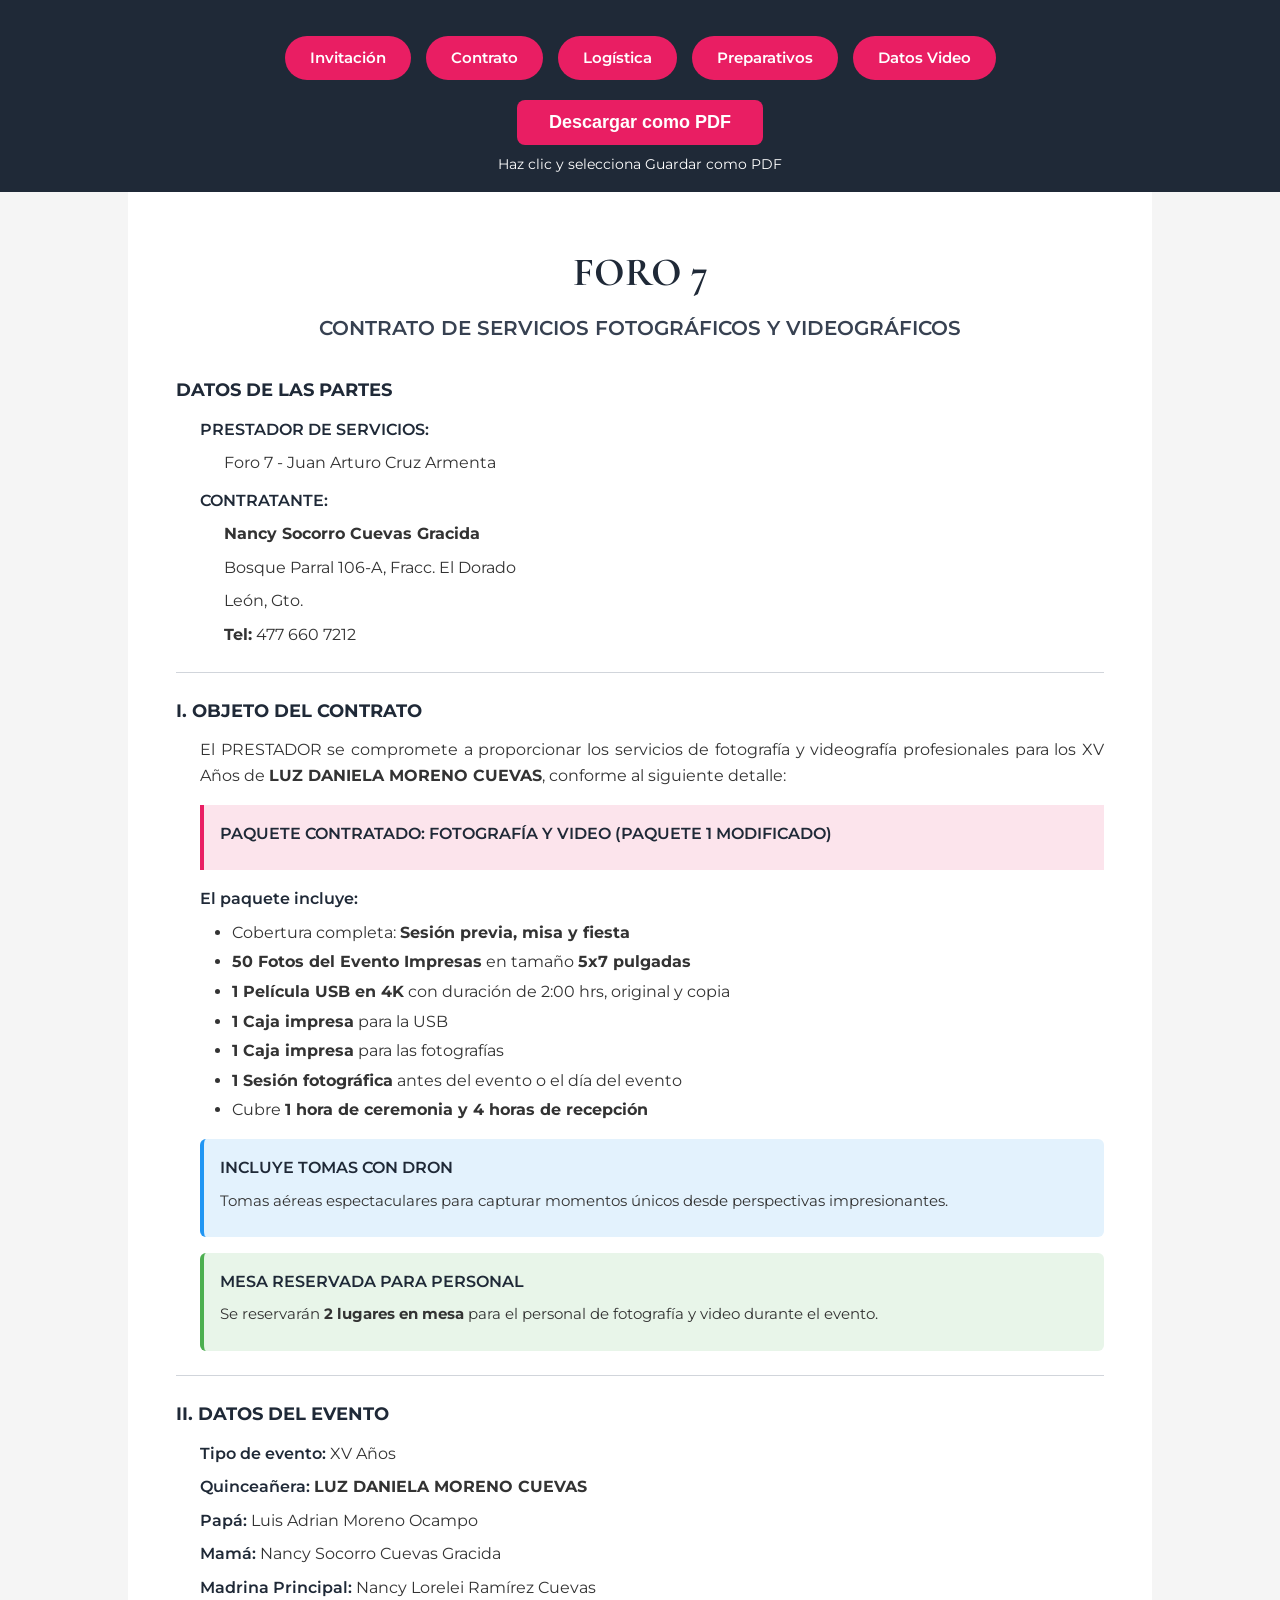
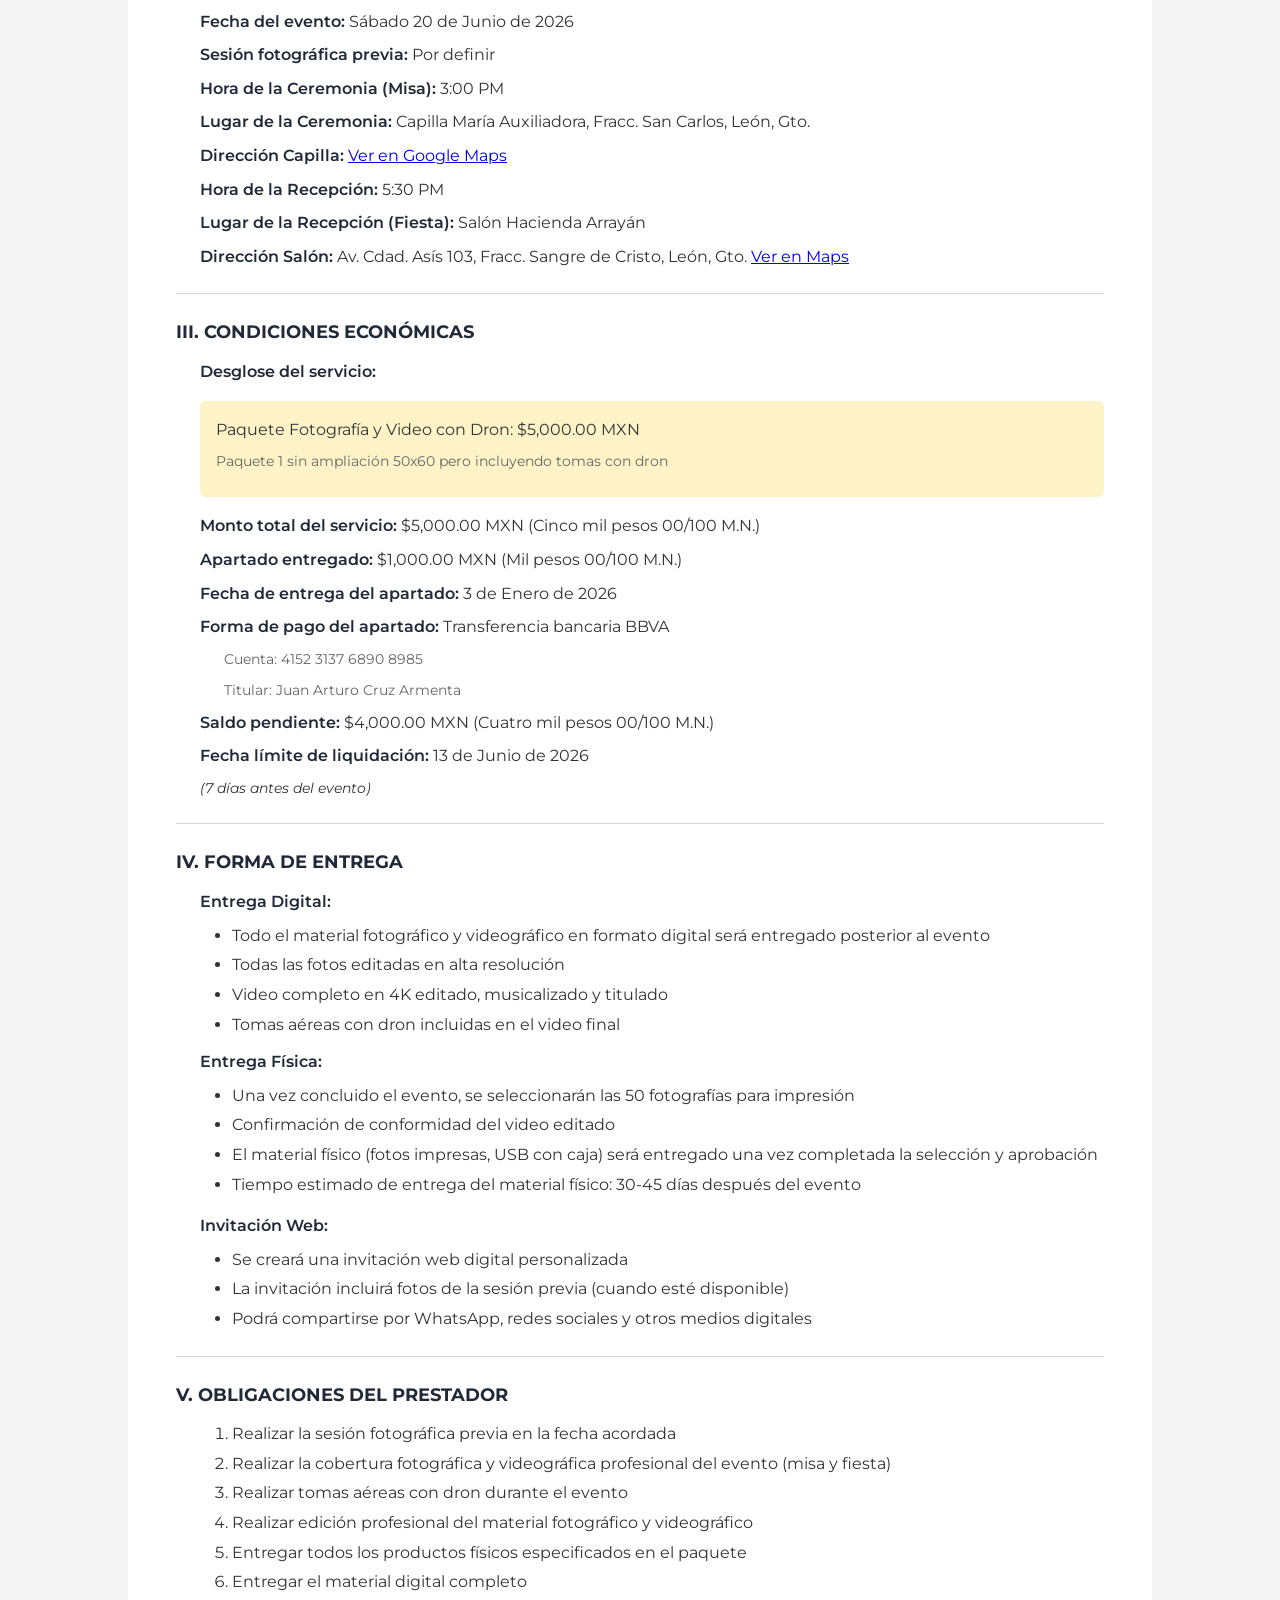
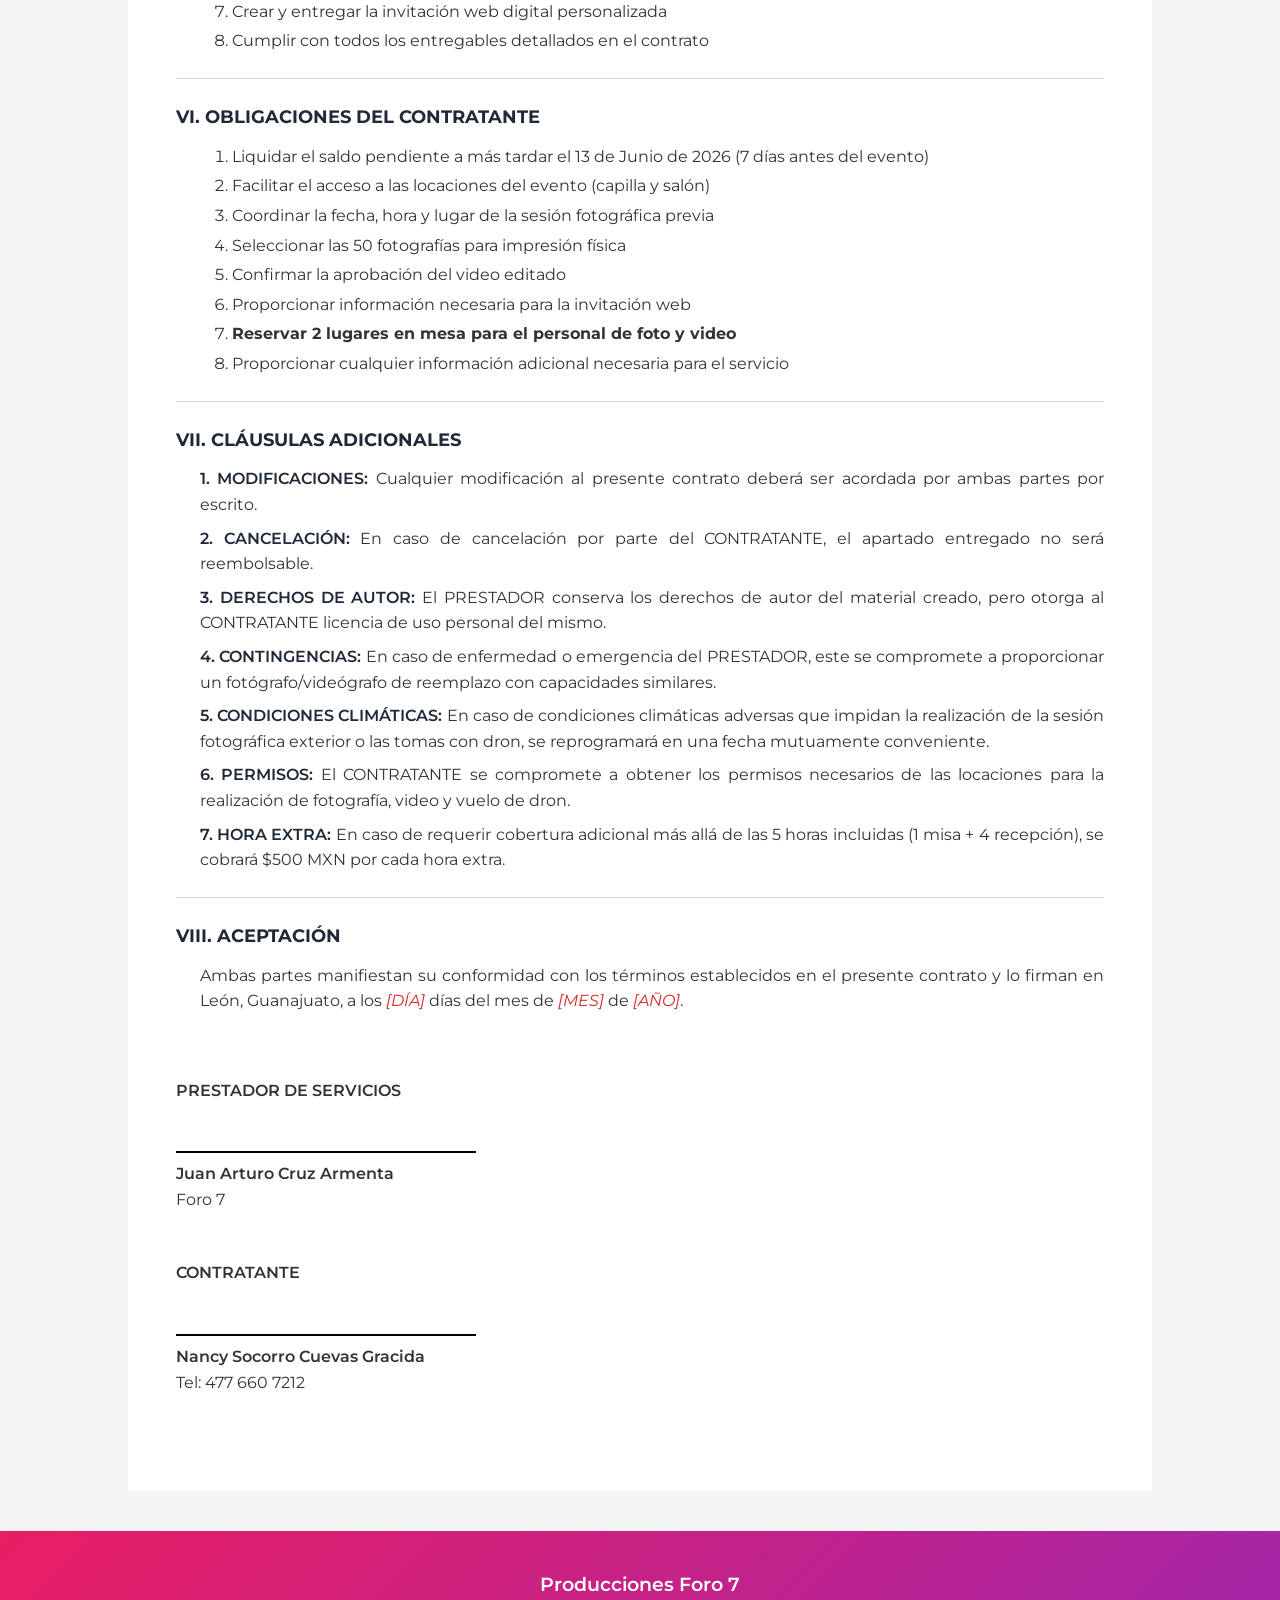
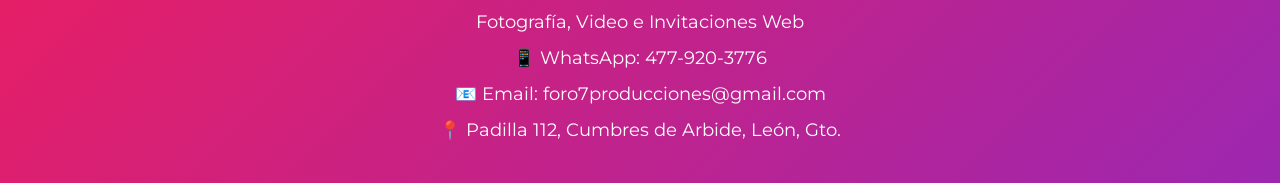
==== contrato.html @ 9a12eec9 "Agrega contador de visitas Supabase Co-Authored-By: Claude Sonnet 4.6 <noreply@anthropic.com>" ====
<!DOCTYPE html>
<html lang="es">
<head>
    <meta charset="UTF-8">
    <meta name="viewport" content="width=device-width, initial-scale=1.0">
    <title>Contrato - XV Años | Foro 7</title>
    <meta name="description" content="Contrato de servicios fotográficos y videográficos - XV Años 20 de Junio 2026">
    <link rel="icon" type="image/svg+xml" href="favicon.svg">
    <link href="https://fonts.googleapis.com/css2?family=Cormorant+Garamond:wght@300;400;600&family=Montserrat:wght@300;400&display=swap" rel="stylesheet">
    <style>
        * {
            margin: 0;
            padding: 0;
            box-sizing: border-box;
        }

        body {
            font-family: 'Montserrat', sans-serif;
            background-color: #f5f5f5;
            color: #333;
            line-height: 1.6;
        }

        .print-header {
            background-color: #1f2937;
            padding: 1rem;
            text-align: center;
        }

        .print-button {
            background-color: #e91e63;
            color: white;
            padding: 0.75rem 2rem;
            border: none;
            border-radius: 0.5rem;
            font-size: 1.125rem;
            font-weight: 600;
            cursor: pointer;
            transition: background-color 0.3s;
        }

        .print-button:hover {
            background-color: #c2185b;
        }

        .print-info {
            color: white;
            margin-top: 0.5rem;
            font-size: 0.875rem;
        }

        .contract-container {
            max-width: 1024px;
            margin: 0 auto;
            background: white;
            padding: 3rem;
        }

        .contract-header {
            text-align: center;
            margin-bottom: 2rem;
        }

        .contract-title {
            font-size: 2.5rem;
            font-weight: bold;
            margin-bottom: 0.5rem;
            color: #1f2937;
            font-family: 'Cormorant Garamond', serif;
        }

        .contract-subtitle {
            font-size: 1.25rem;
            font-weight: 600;
            color: #374151;
        }

        .section {
            margin-bottom: 1.5rem;
        }

        .section-title {
            font-size: 1.125rem;
            font-weight: bold;
            margin-bottom: 0.75rem;
            color: #1f2937;
        }

        .section-content {
            margin-left: 1.5rem;
        }

        .section-content p {
            margin-bottom: 0.5rem;
        }

        .section-content ul, .section-content ol {
            margin-left: 2rem;
            margin-bottom: 0.75rem;
        }

        .section-content li {
            margin-bottom: 0.25rem;
        }

        .highlight {
            font-weight: 600;
            color: #1f2937;
        }

        .pending {
            color: #dc2626;
            font-style: italic;
        }

        .divider {
            border: none;
            border-top: 1px solid #d1d5db;
            margin: 1.5rem 0;
        }

        .signatures {
            margin-top: 4rem;
        }

        .signature-section {
            margin-bottom: 3rem;
        }

        .signature-title {
            font-weight: 600;
            margin-bottom: 2rem;
        }

        .text-justify {
            text-align: justify;
        }

        .package-details {
            background-color: #fce4ec;
            padding: 1rem;
            border-left: 4px solid #e91e63;
            margin: 1rem 0;
        }

        .price-breakdown {
            background-color: #fef3c7;
            padding: 1rem;
            border-radius: 0.375rem;
            margin: 1rem 0;
        }

        .special-note {
            background-color: #e8f5e9;
            padding: 1rem;
            border-left: 4px solid #4caf50;
            margin: 1rem 0;
            border-radius: 0.375rem;
        }

        .dron-included {
            background-color: #e3f2fd;
            padding: 1rem;
            border-left: 4px solid #2196f3;
            margin: 1rem 0;
            border-radius: 0.375rem;
        }

        .nav-links {
            display: flex;
            justify-content: center;
            gap: 15px;
            margin: 20px 0;
            flex-wrap: wrap;
        }

        .nav-links a {
            display: inline-block;
            background: #e91e63;
            color: white;
            padding: 10px 25px;
            border-radius: 25px;
            text-decoration: none;
            transition: all 0.3s;
            font-size: 0.95em;
            font-weight: 600;
        }

        .nav-links a:hover {
            background: #c2185b;
            transform: translateY(-2px);
            box-shadow: 0 5px 15px rgba(233, 30, 99, 0.3);
        }

        @media print {
            .print-header {
                display: none !important;
            }

            .nav-links {
                display: none !important;
            }

            body {
                margin: 0;
                padding: 0;
                background: white;
            }

            .contract-container {
                padding: 2rem;
                box-shadow: none;
            }

            @page {
                margin: 2cm;
            }

            .section {
                break-inside: avoid;
            }

            .signatures {
                page-break-before: auto;
            }
        }

        @media (max-width: 768px) {
            .contract-container {
                padding: 1.5rem;
            }

            .contract-title {
                font-size: 2rem;
            }
        }

        .footer {
            background: linear-gradient(135deg, #e91e63 0%, #9c27b0 100%);
            color: white;
            text-align: center;
            padding: 30px 20px;
            margin-top: 40px;
        }

        .footer p {
            margin: 8px 0;
            font-size: 1.1rem;
        }

        .footer .company-name {
            font-weight: 600;
            font-size: 1.2rem;
        }
    </style>
</head>
<body>
    <div class="print-header">
        <div class="nav-links">
            <a href="index.html">Invitación</a>
            <a href="contrato.html">Contrato</a>
            <a href="logistica.html">Logística</a>
            <a href="preparativos.html">Preparativos</a>
            <a href="datos-edicion.html">Datos Video</a>
        </div>
        <button class="print-button" onclick="window.print()">
            Descargar como PDF
        </button>
        <p class="print-info">
            Haz clic y selecciona Guardar como PDF
        </p>
    </div>

    <div class="contract-container">
        <div class="contract-header">
            <h1 class="contract-title">FORO 7</h1>
            <h2 class="contract-subtitle">CONTRATO DE SERVICIOS FOTOGRÁFICOS Y VIDEOGRÁFICOS</h2>
        </div>

        <div class="section">
            <h3 class="section-title">DATOS DE LAS PARTES</h3>
            <div class="section-content">
                <p><span class="highlight">PRESTADOR DE SERVICIOS:</span></p>
                <p style="margin-left: 1.5rem; margin-bottom: 0.75rem;">Foro 7 - Juan Arturo Cruz Armenta</p>
                <p><span class="highlight">CONTRATANTE:</span></p>
                <p style="margin-left: 1.5rem;"><strong>Nancy Socorro Cuevas Gracida</strong></p>
                <p style="margin-left: 1.5rem;">Bosque Parral 106-A, Fracc. El Dorado</p>
                <p style="margin-left: 1.5rem;">León, Gto.</p>
                <p style="margin-left: 1.5rem;"><strong>Tel:</strong> 477 660 7212</p>
            </div>
        </div>

        <hr class="divider">

        <div class="section">
            <h3 class="section-title">I. OBJETO DEL CONTRATO</h3>
            <div class="section-content">
                <p class="text-justify">
                    El PRESTADOR se compromete a proporcionar los servicios de fotografía y videografía profesionales para los XV Años de <strong>LUZ DANIELA MORENO CUEVAS</strong>, conforme al siguiente detalle:
                </p>

                <div class="package-details">
                    <p class="highlight">PAQUETE CONTRATADO: FOTOGRAFÍA Y VIDEO (PAQUETE 1 MODIFICADO)</p>
                </div>

                <p class="highlight" style="margin-top: 1rem; margin-bottom: 0.5rem;">El paquete incluye:</p>
                <ul>
                    <li>Cobertura completa: <strong>Sesión previa, misa y fiesta</strong></li>
                    <li><strong>50 Fotos del Evento Impresas</strong> en tamaño <strong>5x7 pulgadas</strong></li>
                    <li><strong>1 Película USB en 4K</strong> con duración de 2:00 hrs, original y copia</li>
                    <li><strong>1 Caja impresa</strong> para la USB</li>
                    <li><strong>1 Caja impresa</strong> para las fotografías</li>
                    <li><strong>1 Sesión fotográfica</strong> antes del evento o el día del evento</li>
                    <li>Cubre <strong>1 hora de ceremonia y 4 horas de recepción</strong></li>
                </ul>

                <div class="dron-included">
                    <p class="highlight">INCLUYE TOMAS CON DRON</p>
                    <p style="font-size: 0.95em; margin-top: 0.5rem;">Tomas aéreas espectaculares para capturar momentos únicos desde perspectivas impresionantes.</p>
                </div>

                <div class="special-note">
                    <p class="highlight">MESA RESERVADA PARA PERSONAL</p>
                    <p style="font-size: 0.95em; margin-top: 0.5rem;">Se reservarán <strong>2 lugares en mesa</strong> para el personal de fotografía y video durante el evento.</p>
                </div>
            </div>
        </div>

        <hr class="divider">

        <div class="section">
            <h3 class="section-title">II. DATOS DEL EVENTO</h3>
            <div class="section-content">
                <p><span class="highlight">Tipo de evento:</span> XV Años</p>
                <p><span class="highlight">Quinceañera:</span> <strong>LUZ DANIELA MORENO CUEVAS</strong></p>
                <p><span class="highlight">Papá:</span> Luis Adrian Moreno Ocampo</p>
                <p><span class="highlight">Mamá:</span> Nancy Socorro Cuevas Gracida</p>
                <p><span class="highlight">Madrina Principal:</span> Nancy Lorelei Ramírez Cuevas</p>
                <p><span class="highlight">Fecha del evento:</span> Sábado 20 de Junio de 2026</p>
                <p><span class="highlight">Sesión fotográfica previa:</span> Por definir</p>
                <p><span class="highlight">Hora de la Ceremonia (Misa):</span> 3:00 PM</p>
                <p><span class="highlight">Lugar de la Ceremonia:</span> Capilla María Auxiliadora, Fracc. San Carlos, León, Gto.</p>
                <p><span class="highlight">Dirección Capilla:</span> <a href="https://maps.app.goo.gl/hKgvVpBN4P5H3VWU8" target="_blank">Ver en Google Maps</a></p>
                <p><span class="highlight">Hora de la Recepción:</span> 5:30 PM</p>
                <p><span class="highlight">Lugar de la Recepción (Fiesta):</span> Salón Hacienda Arrayán</p>
                <p><span class="highlight">Dirección Salón:</span> Av. Cdad. Asís 103, Fracc. Sangre de Cristo, León, Gto. <a href="https://maps.app.goo.gl/dyuScq2cbaypZGyo8" target="_blank">Ver en Maps</a></p>
            </div>
        </div>

        <hr class="divider">

        <div class="section">
            <h3 class="section-title">III. CONDICIONES ECONÓMICAS</h3>
            <div class="section-content">
                <p class="highlight" style="margin-bottom: 0.5rem;">Desglose del servicio:</p>
                <div class="price-breakdown">
                    <p>Paquete Fotografía y Video con Dron: $5,000.00 MXN</p>
                    <p style="font-size: 0.9em; color: #666; margin-top: 5px;">Paquete 1 sin ampliación 50x60 pero incluyendo tomas con dron</p>
                </div>

                <p><span class="highlight">Monto total del servicio:</span> $5,000.00 MXN (Cinco mil pesos 00/100 M.N.)</p>
                <p><span class="highlight">Apartado entregado:</span> $1,000.00 MXN (Mil pesos 00/100 M.N.)</p>
                <p><span class="highlight">Fecha de entrega del apartado:</span> 3 de Enero de 2026</p>
                <p><span class="highlight">Forma de pago del apartado:</span> Transferencia bancaria BBVA</p>
                <p style="margin-left: 1.5rem; font-size: 0.9em; color: #666;">Cuenta: 4152 3137 6890 8985</p>
                <p style="margin-left: 1.5rem; font-size: 0.9em; color: #666;">Titular: Juan Arturo Cruz Armenta</p>
                <p><span class="highlight">Saldo pendiente:</span> $4,000.00 MXN (Cuatro mil pesos 00/100 M.N.)</p>
                <p style="margin-top: 0.5rem;"><span class="highlight">Fecha límite de liquidación:</span> 13 de Junio de 2026</p>
                <p style="font-style: italic; font-size: 0.875rem;">(7 días antes del evento)</p>
            </div>
        </div>

        <hr class="divider">

        <div class="section">
            <h3 class="section-title">IV. FORMA DE ENTREGA</h3>
            <div class="section-content">
                <p class="highlight" style="margin-bottom: 0.5rem;">Entrega Digital:</p>
                <ul style="margin-bottom: 0.75rem;">
                    <li>Todo el material fotográfico y videográfico en formato digital será entregado posterior al evento</li>
                    <li>Todas las fotos editadas en alta resolución</li>
                    <li>Video completo en 4K editado, musicalizado y titulado</li>
                    <li>Tomas aéreas con dron incluidas en el video final</li>
                </ul>

                <p class="highlight" style="margin-bottom: 0.5rem;">Entrega Física:</p>
                <ul>
                    <li>Una vez concluido el evento, se seleccionarán las 50 fotografías para impresión</li>
                    <li>Confirmación de conformidad del video editado</li>
                    <li>El material físico (fotos impresas, USB con caja) será entregado una vez completada la selección y aprobación</li>
                    <li>Tiempo estimado de entrega del material físico: 30-45 días después del evento</li>
                </ul>

                <p class="highlight" style="margin-top: 1rem; margin-bottom: 0.5rem;">Invitación Web:</p>
                <ul>
                    <li>Se creará una invitación web digital personalizada</li>
                    <li>La invitación incluirá fotos de la sesión previa (cuando esté disponible)</li>
                    <li>Podrá compartirse por WhatsApp, redes sociales y otros medios digitales</li>
                </ul>
            </div>
        </div>

        <hr class="divider">

        <div class="section">
            <h3 class="section-title">V. OBLIGACIONES DEL PRESTADOR</h3>
            <div class="section-content">
                <ol>
                    <li>Realizar la sesión fotográfica previa en la fecha acordada</li>
                    <li>Realizar la cobertura fotográfica y videográfica profesional del evento (misa y fiesta)</li>
                    <li>Realizar tomas aéreas con dron durante el evento</li>
                    <li>Realizar edición profesional del material fotográfico y videográfico</li>
                    <li>Entregar todos los productos físicos especificados en el paquete</li>
                    <li>Entregar el material digital completo</li>
                    <li>Crear y entregar la invitación web digital personalizada</li>
                    <li>Cumplir con todos los entregables detallados en el contrato</li>
                </ol>
            </div>
        </div>

        <hr class="divider">

        <div class="section">
            <h3 class="section-title">VI. OBLIGACIONES DEL CONTRATANTE</h3>
            <div class="section-content">
                <ol>
                    <li>Liquidar el saldo pendiente a más tardar el 13 de Junio de 2026 (7 días antes del evento)</li>
                    <li>Facilitar el acceso a las locaciones del evento (capilla y salón)</li>
                    <li>Coordinar la fecha, hora y lugar de la sesión fotográfica previa</li>
                    <li>Seleccionar las 50 fotografías para impresión física</li>
                    <li>Confirmar la aprobación del video editado</li>
                    <li>Proporcionar información necesaria para la invitación web</li>
                    <li><strong>Reservar 2 lugares en mesa para el personal de foto y video</strong></li>
                    <li>Proporcionar cualquier información adicional necesaria para el servicio</li>
                </ol>
            </div>
        </div>

        <hr class="divider">

        <div class="section">
            <h3 class="section-title">VII. CLÁUSULAS ADICIONALES</h3>
            <div class="section-content">
                <p class="text-justify" style="margin-bottom: 0.5rem;">
                    <span class="highlight">1. MODIFICACIONES:</span> Cualquier modificación al presente contrato deberá ser acordada por ambas partes por escrito.
                </p>

                <p class="text-justify" style="margin-bottom: 0.5rem;">
                    <span class="highlight">2. CANCELACIÓN:</span> En caso de cancelación por parte del CONTRATANTE, el apartado entregado no será reembolsable.
                </p>

                <p class="text-justify" style="margin-bottom: 0.5rem;">
                    <span class="highlight">3. DERECHOS DE AUTOR:</span> El PRESTADOR conserva los derechos de autor del material creado, pero otorga al CONTRATANTE licencia de uso personal del mismo.
                </p>

                <p class="text-justify" style="margin-bottom: 0.5rem;">
                    <span class="highlight">4. CONTINGENCIAS:</span> En caso de enfermedad o emergencia del PRESTADOR, este se compromete a proporcionar un fotógrafo/videógrafo de reemplazo con capacidades similares.
                </p>

                <p class="text-justify" style="margin-bottom: 0.5rem;">
                    <span class="highlight">5. CONDICIONES CLIMÁTICAS:</span> En caso de condiciones climáticas adversas que impidan la realización de la sesión fotográfica exterior o las tomas con dron, se reprogramará en una fecha mutuamente conveniente.
                </p>

                <p class="text-justify" style="margin-bottom: 0.5rem;">
                    <span class="highlight">6. PERMISOS:</span> El CONTRATANTE se compromete a obtener los permisos necesarios de las locaciones para la realización de fotografía, video y vuelo de dron.
                </p>

                <p class="text-justify" style="margin-bottom: 0.5rem;">
                    <span class="highlight">7. HORA EXTRA:</span> En caso de requerir cobertura adicional más allá de las 5 horas incluidas (1 misa + 4 recepción), se cobrará $500 MXN por cada hora extra.
                </p>
            </div>
        </div>

        <hr class="divider">

        <div class="section">
            <h3 class="section-title">VIII. ACEPTACIÓN</h3>
            <div class="section-content">
                <p class="text-justify">
                    Ambas partes manifiestan su conformidad con los términos establecidos en el presente contrato y lo firman en León, Guanajuato, a los <span class="pending">[DÍA]</span> días del mes de <span class="pending">[MES]</span> de <span class="pending">[AÑO]</span>.
                </p>
            </div>
        </div>

        <div class="signatures">
            <div class="signature-section">
                <p class="signature-title">PRESTADOR DE SERVICIOS</p>
                <div style="margin-top: 3rem; border-top: 2px solid #000; padding-top: 0.5rem; max-width: 300px;">
                    <p style="font-weight: 600;">Juan Arturo Cruz Armenta</p>
                    <p>Foro 7</p>
                </div>
            </div>

            <div class="signature-section">
                <p class="signature-title">CONTRATANTE</p>
                <div style="margin-top: 3rem; border-top: 2px solid #000; padding-top: 0.5rem; max-width: 300px;">
                    <p style="font-weight: 600;">Nancy Socorro Cuevas Gracida</p>
                    <p>Tel: 477 660 7212</p>
                </div>
            </div>
        </div>
    </div>

    <div class="footer">
        <p class="company-name">Producciones Foro 7</p>
        <p>Fotografía, Video e Invitaciones Web</p>
        <p>📱 WhatsApp: 477-920-3776</p>
        <p>📧 Email: foro7producciones@gmail.com</p>
        <p>📍 Padilla 112, Cumbres de Arbide, León, Gto.</p>
    </div>
    <script src="visitas.js?v=1"></script>
</body>
</html>
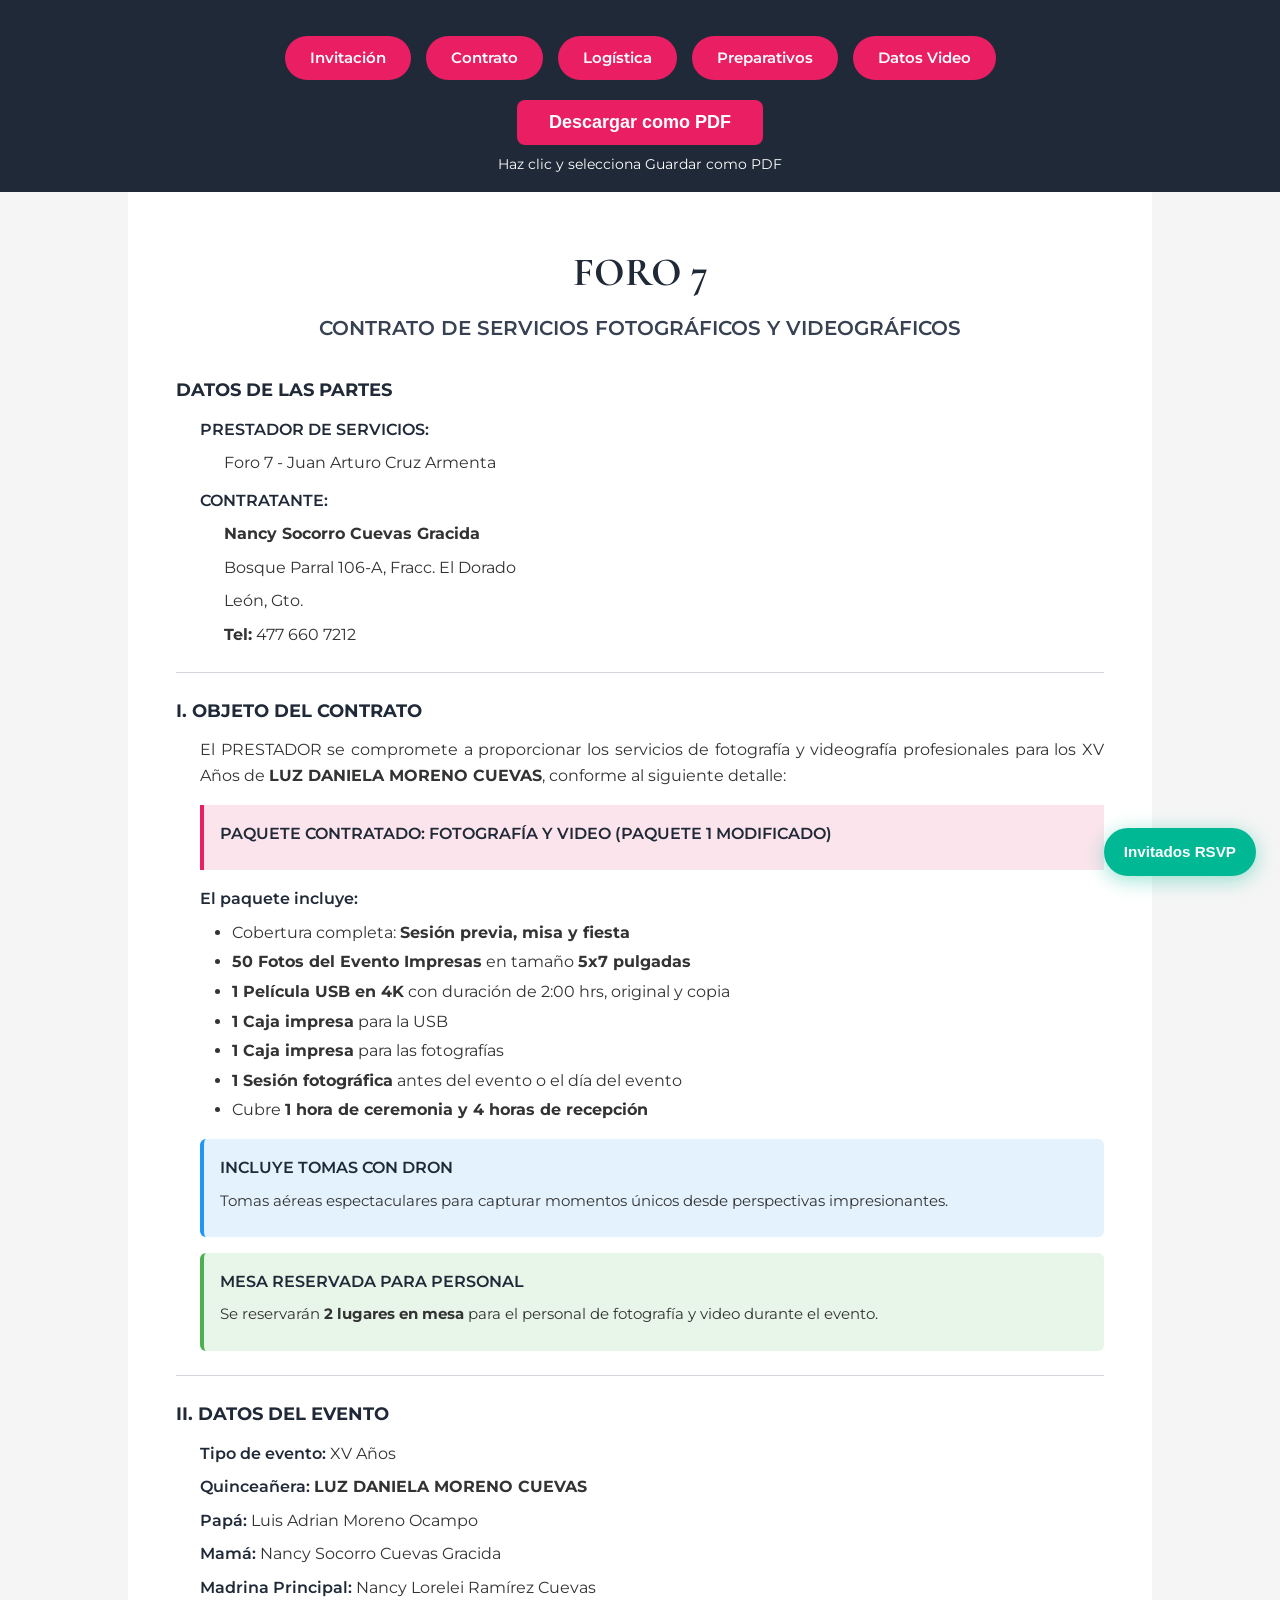
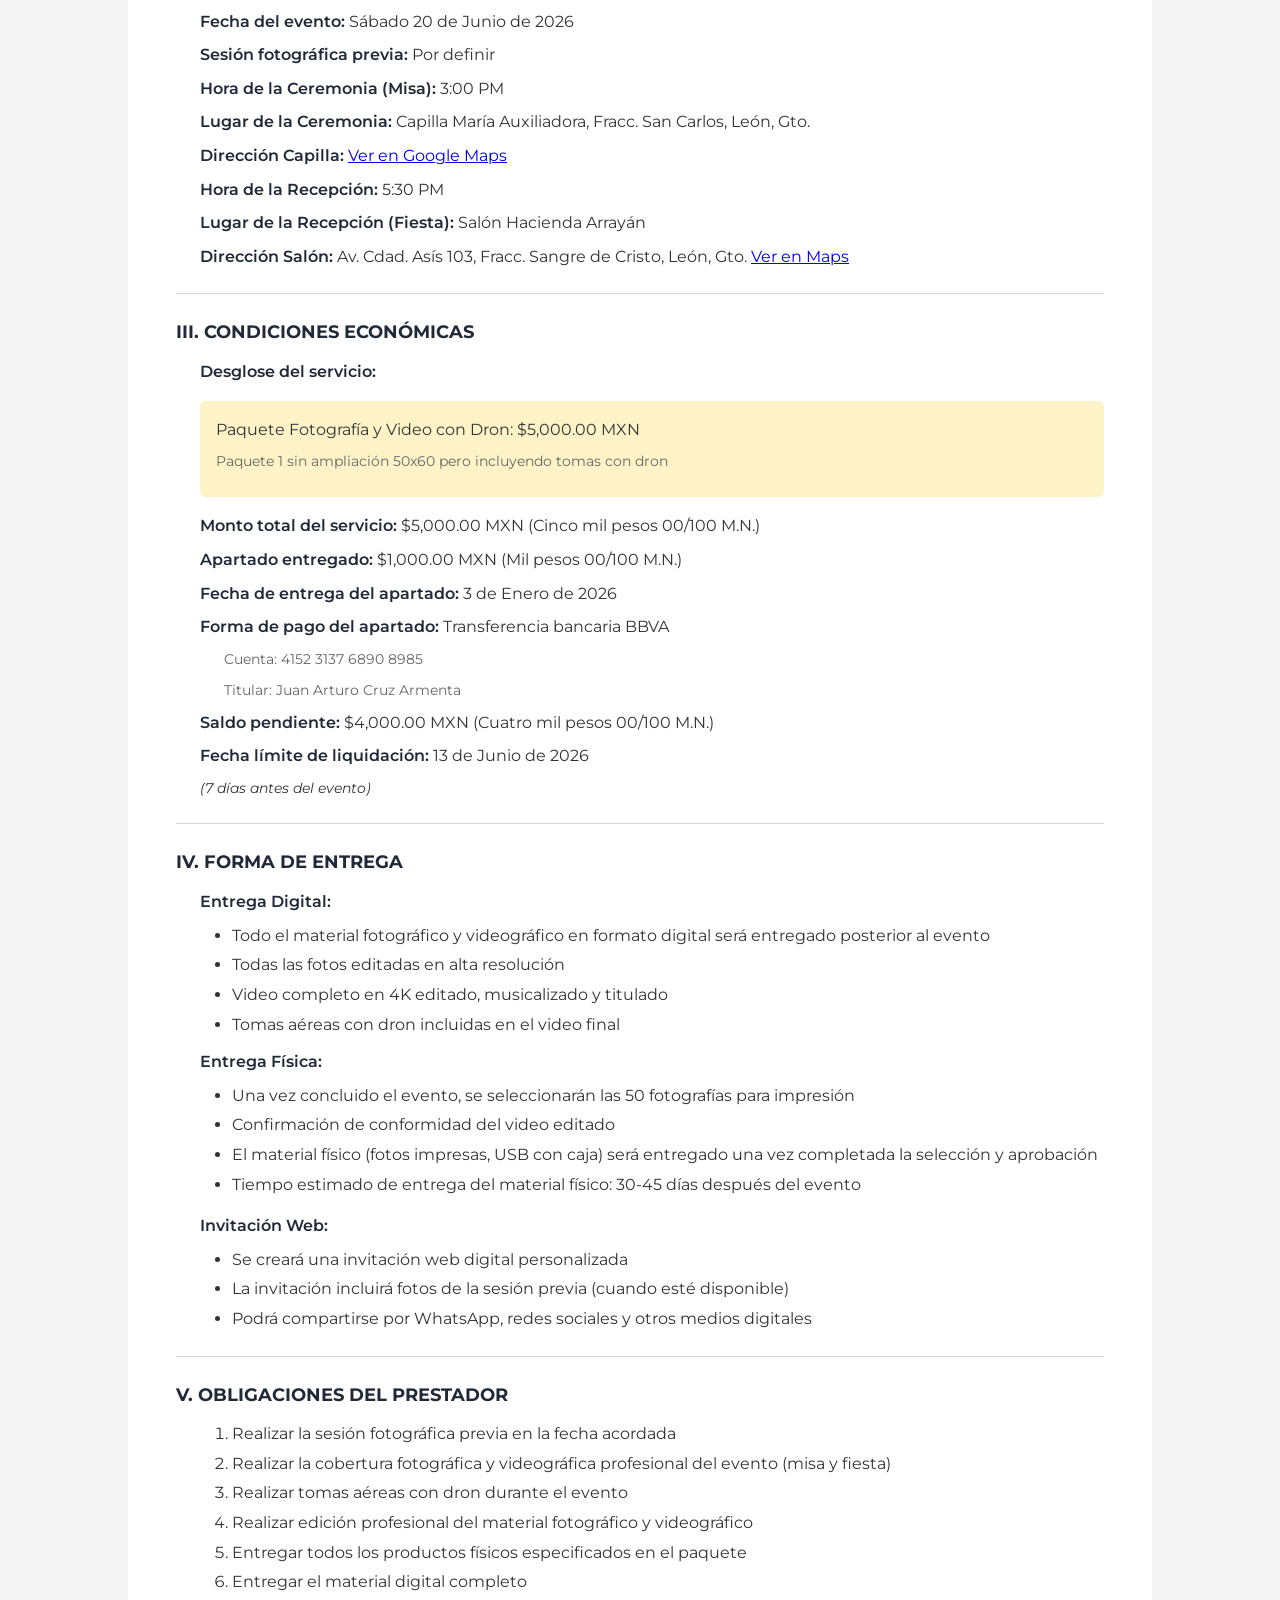
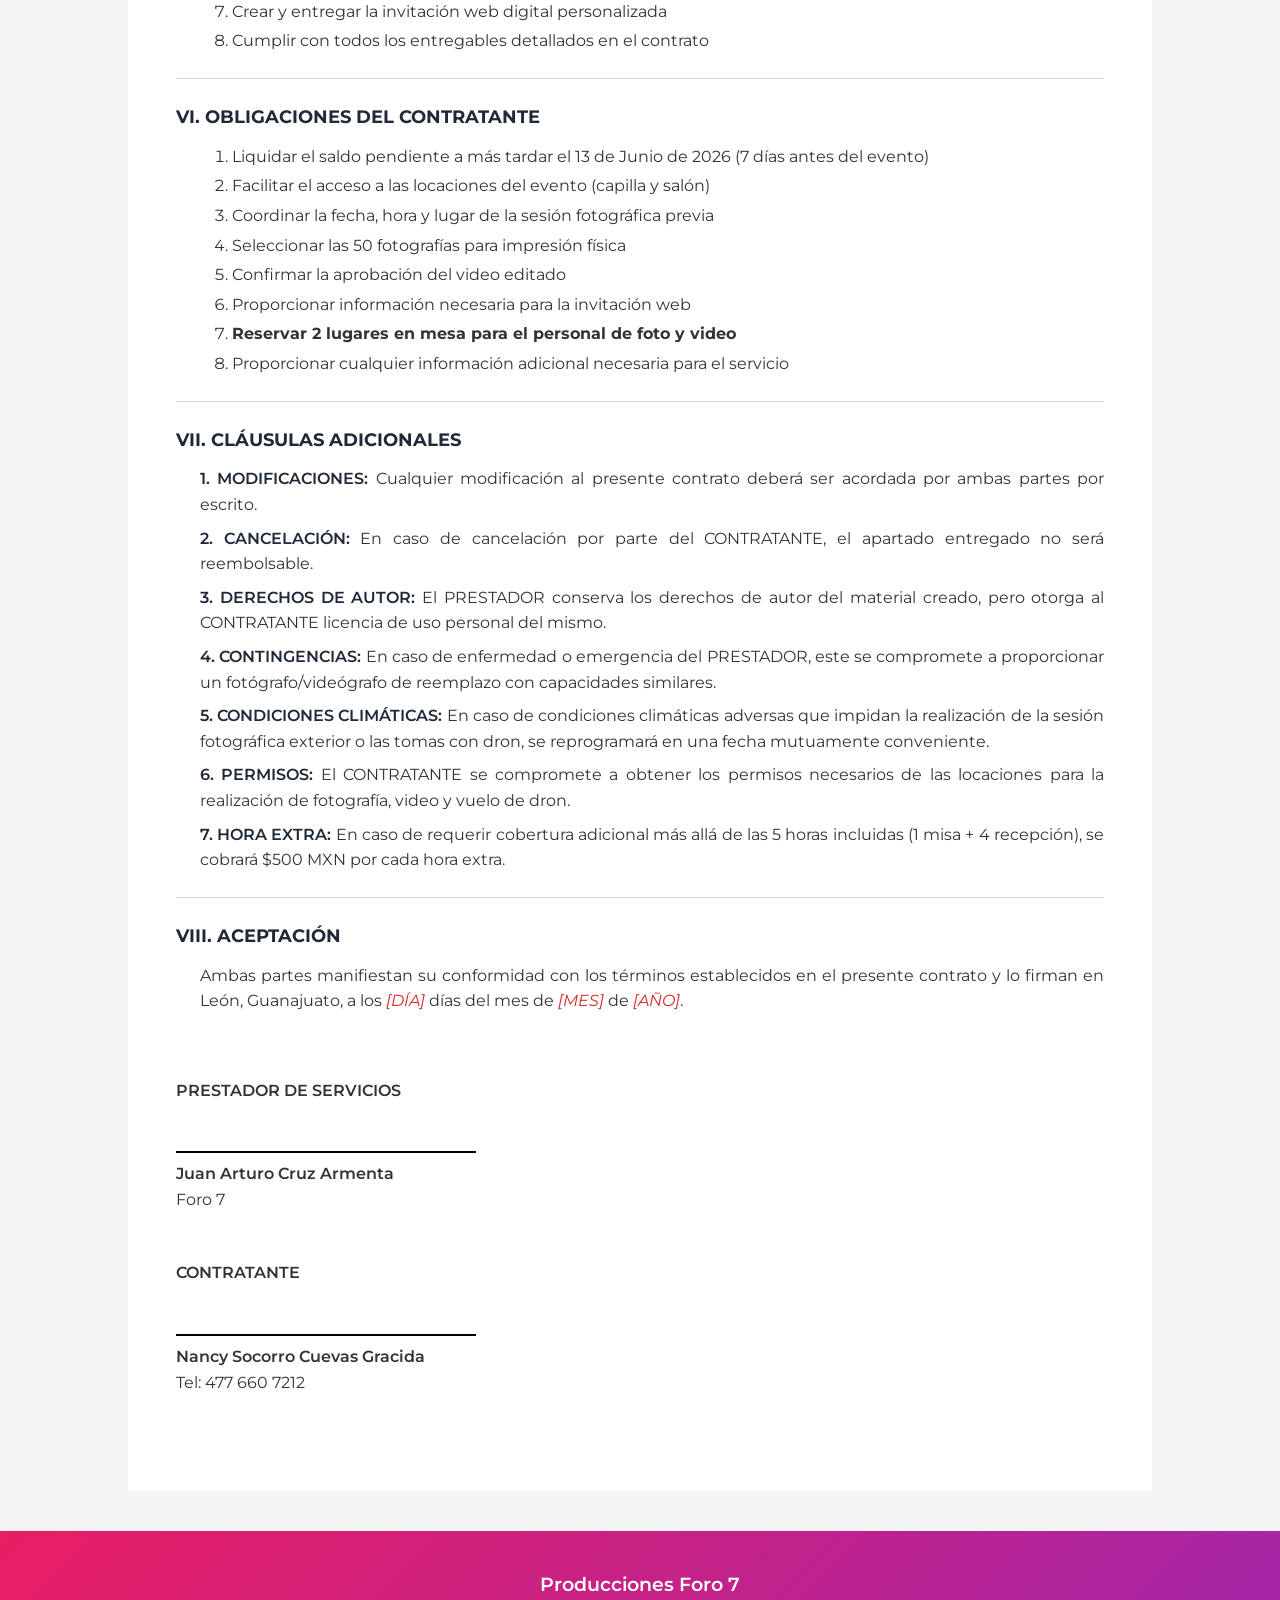
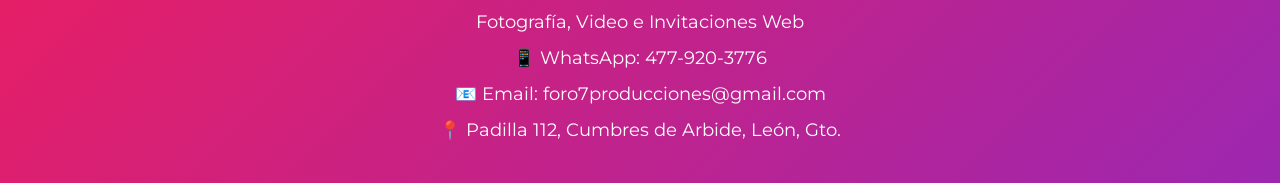
==== commit 172d5b3c: "feat: boton RSVP en contrato.html y rsvp-guest.js en index.html Co-Authored-By: Claude Sonnet 4.6 <n" ====
--- a/contrato.html
+++ b/contrato.html
@@ -509,5 +509,13 @@
         <p>📍 Padilla 112, Cumbres de Arbide, León, Gto.</p>
     </div>
     <script src="visitas.js?v=1"></script>
+
+<!-- RSVP Button -->
+<div id="rsvp-float-btn" style="position:fixed;bottom:24px;right:24px;z-index:9999;">
+    <a href="invitados.html" style="display:flex;align-items:center;gap:8px;background:#00b894;color:#fff;padding:12px 20px;border-radius:50px;font-family:Lato,sans-serif;font-size:.95rem;font-weight:700;text-decoration:none;box-shadow:0 4px 20px rgba(0,184,148,.4);">
+        Invitados RSVP
+    </a>
+</div>
+<style>@media print{#rsvp-float-btn{display:none!important}}</style>
 </body>
 </html>
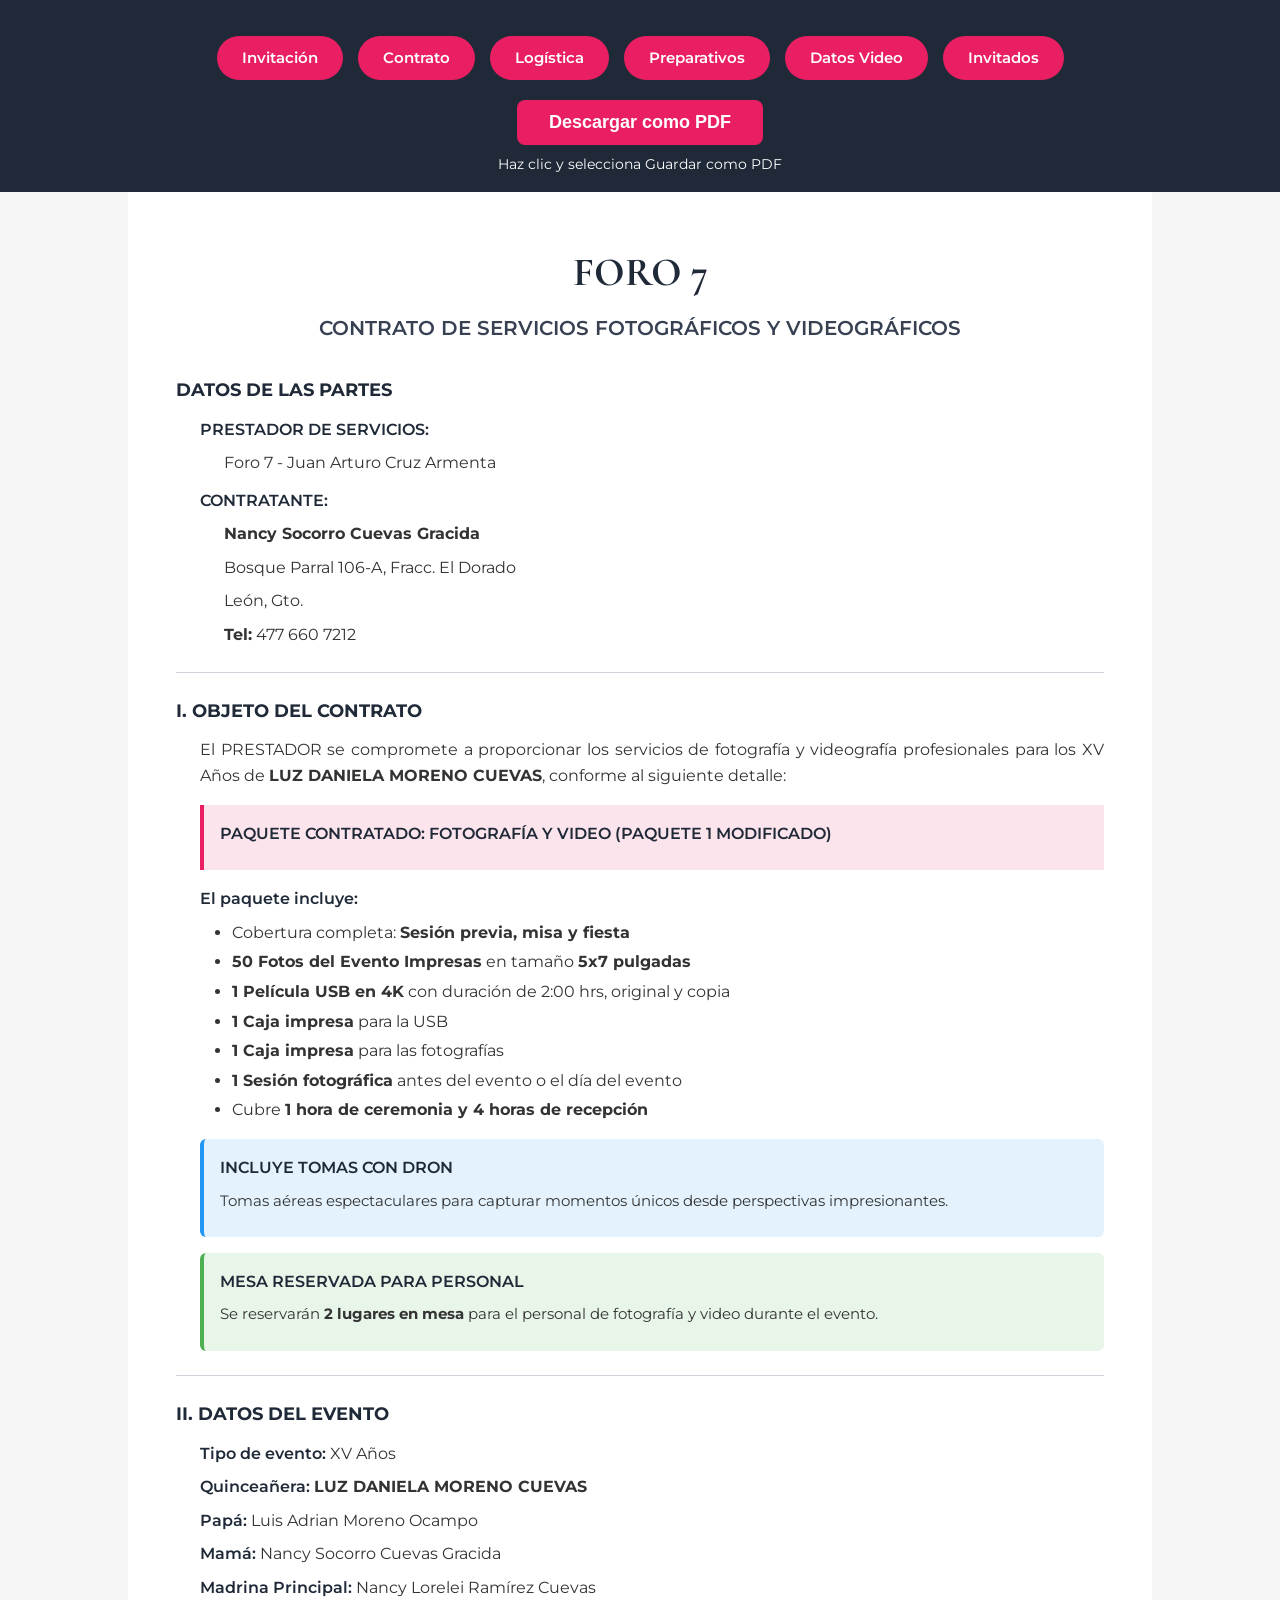
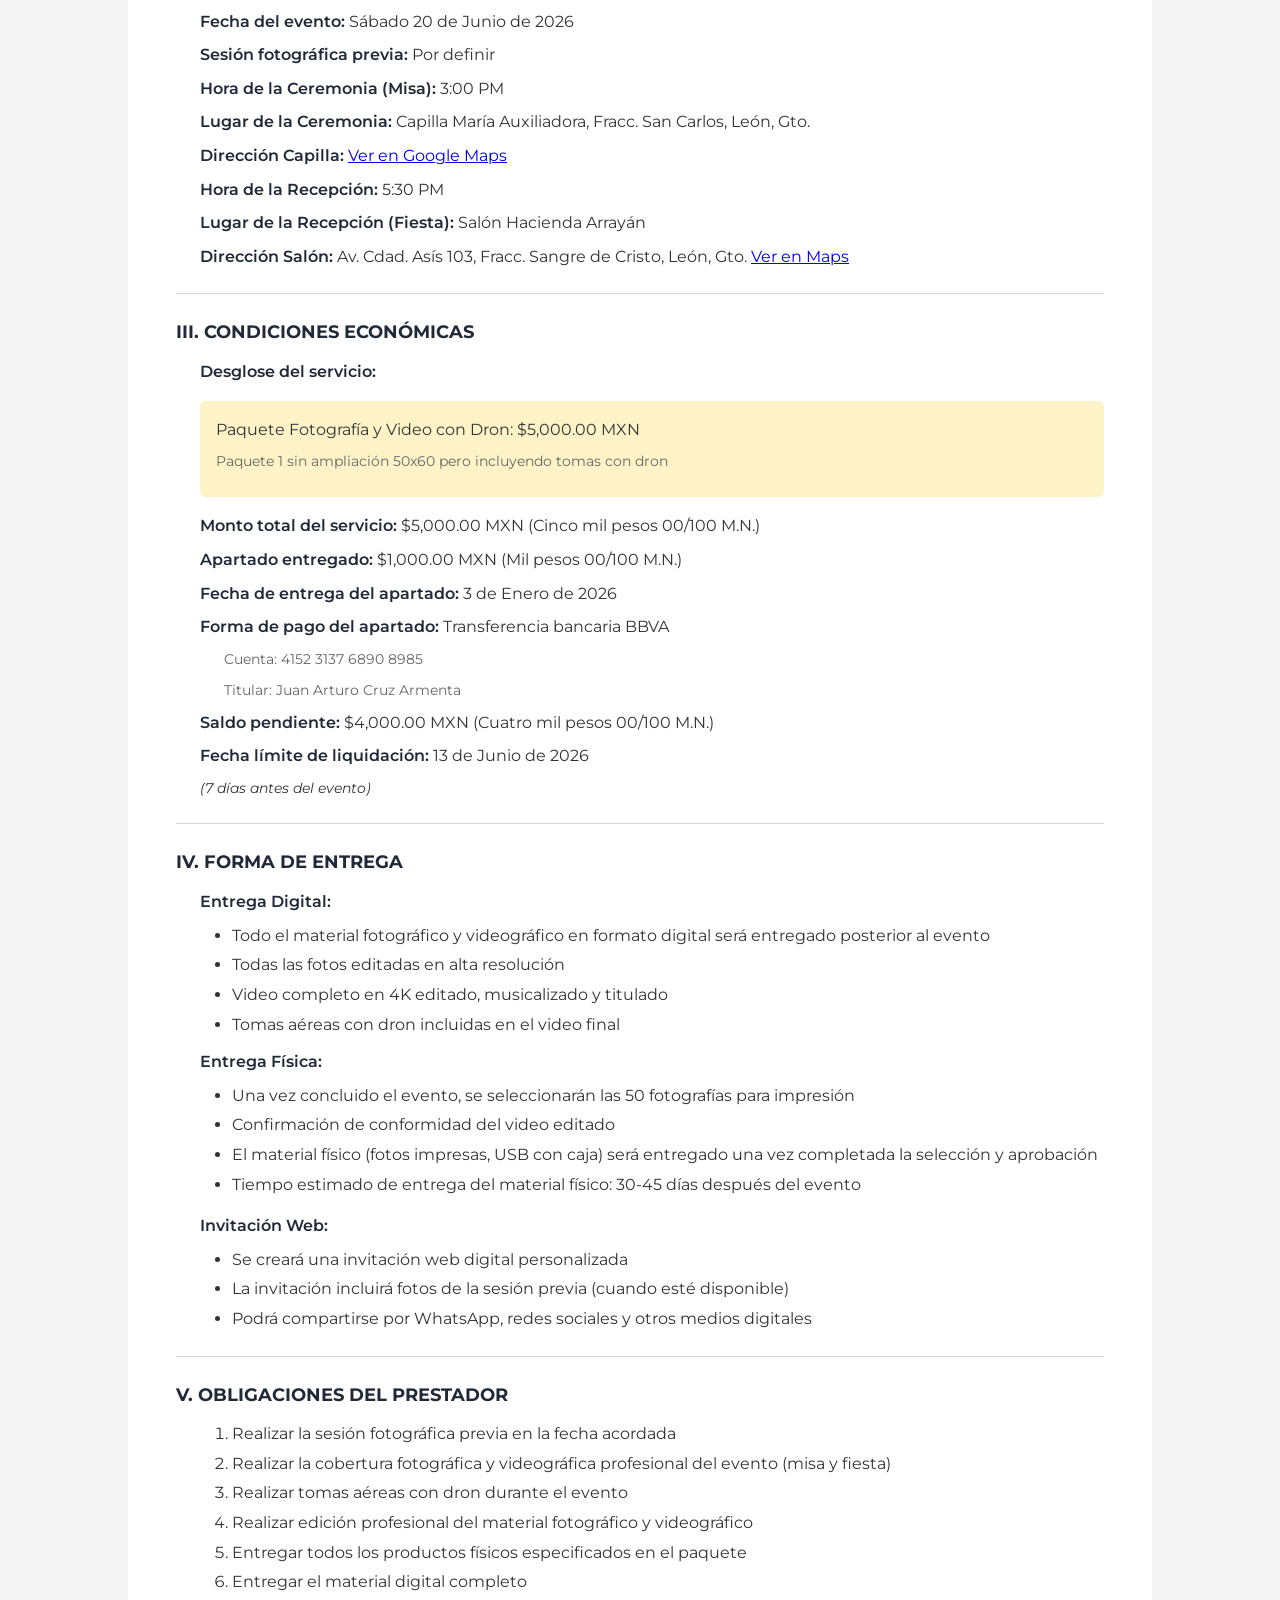
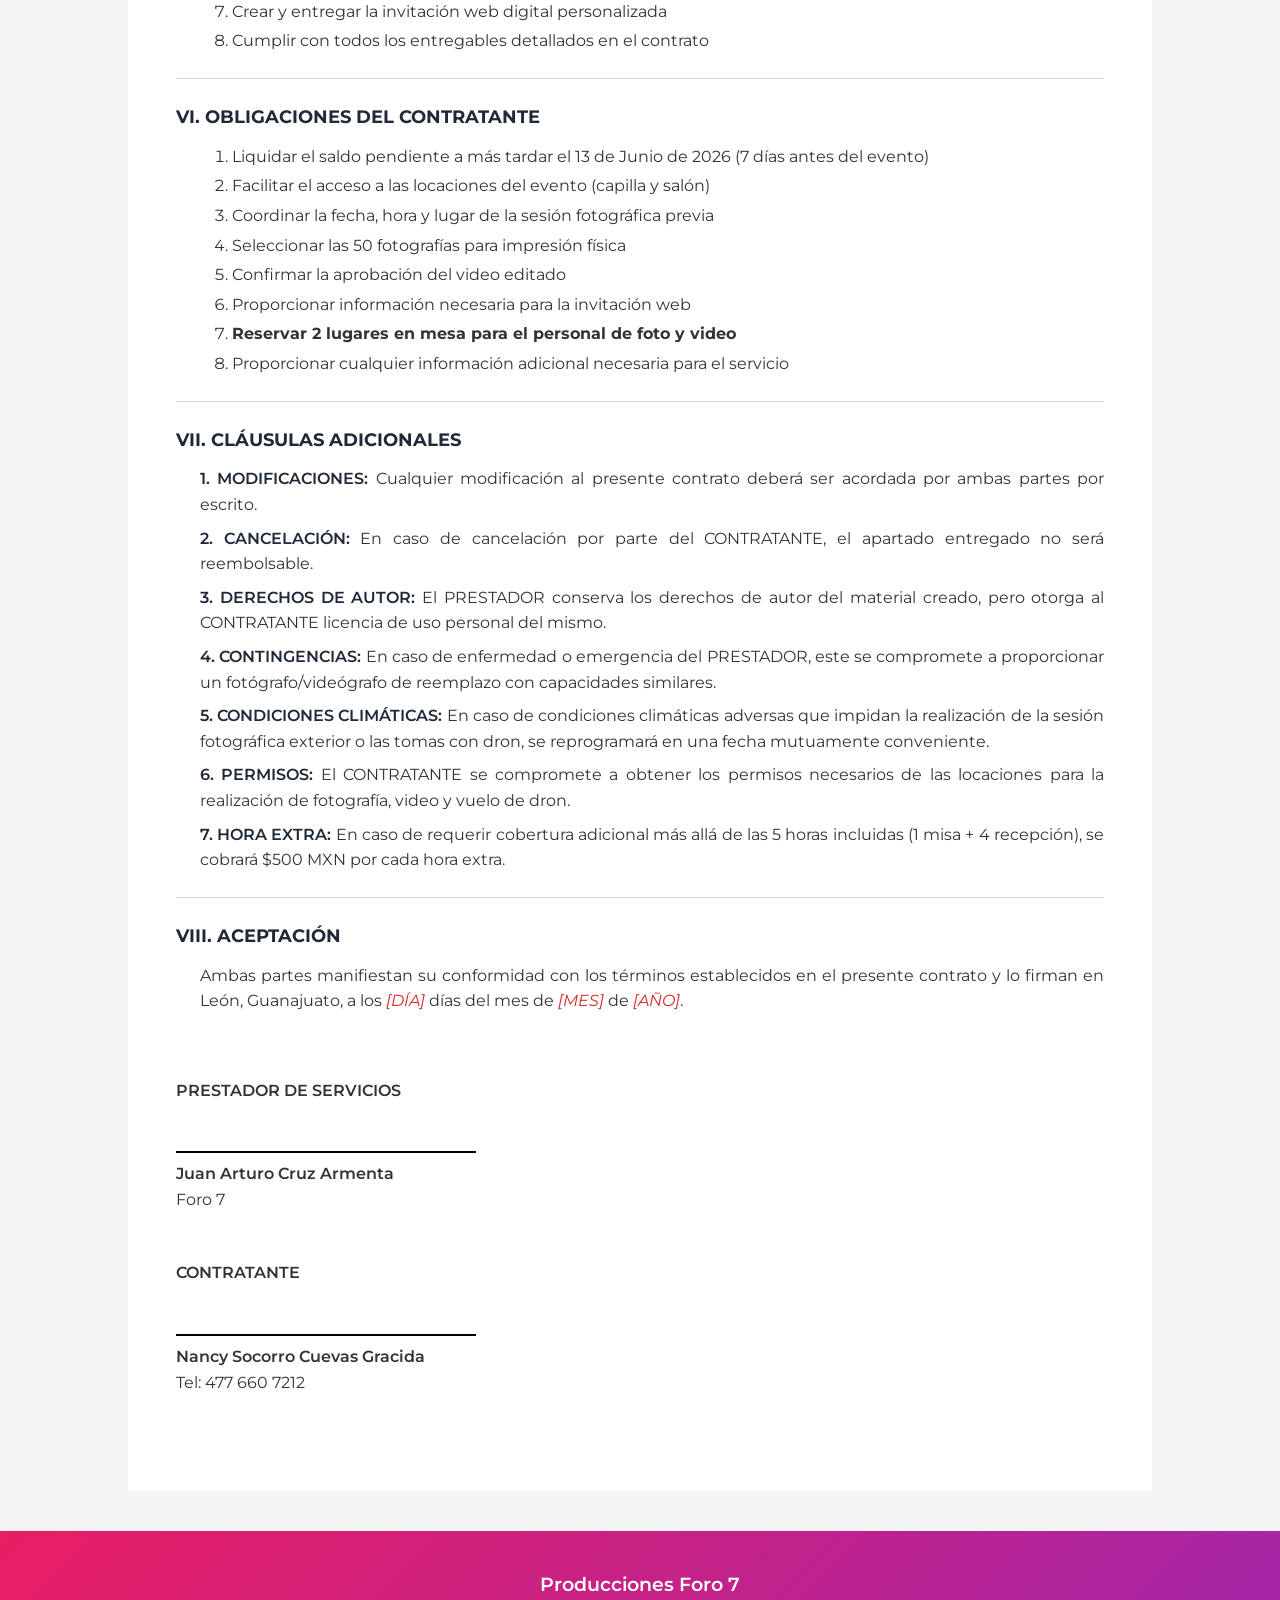
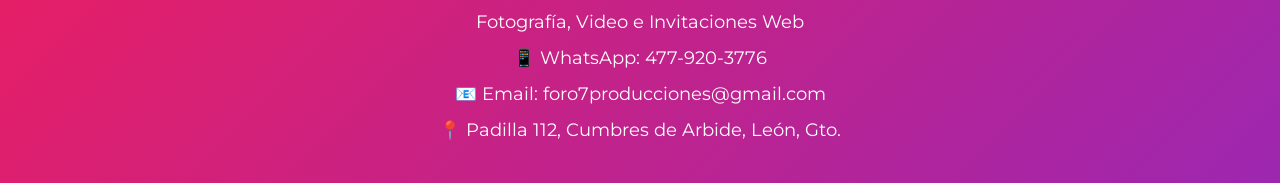
==== commit 99fb3de9: "feat: RSVP sin PIN, enlace Invitados en navegacion del contrato Co-Authored-By: Claude Sonnet 4.6 <n" ====
--- a/contrato.html
+++ b/contrato.html
@@ -262,6 +262,8 @@
             <a href="logistica.html">Logística</a>
             <a href="preparativos.html">Preparativos</a>
             <a href="datos-edicion.html">Datos Video</a>
+        
+            <a href="invitados.html">Invitados</a>
         </div>
         <button class="print-button" onclick="window.print()">
             Descargar como PDF
@@ -510,12 +512,5 @@
     </div>
     <script src="visitas.js?v=1"></script>
 
-<!-- RSVP Button -->
-<div id="rsvp-float-btn" style="position:fixed;bottom:24px;right:24px;z-index:9999;">
-    <a href="invitados.html" style="display:flex;align-items:center;gap:8px;background:#00b894;color:#fff;padding:12px 20px;border-radius:50px;font-family:Lato,sans-serif;font-size:.95rem;font-weight:700;text-decoration:none;box-shadow:0 4px 20px rgba(0,184,148,.4);">
-        Invitados RSVP
-    </a>
-</div>
-<style>@media print{#rsvp-float-btn{display:none!important}}</style>
 </body>
 </html>
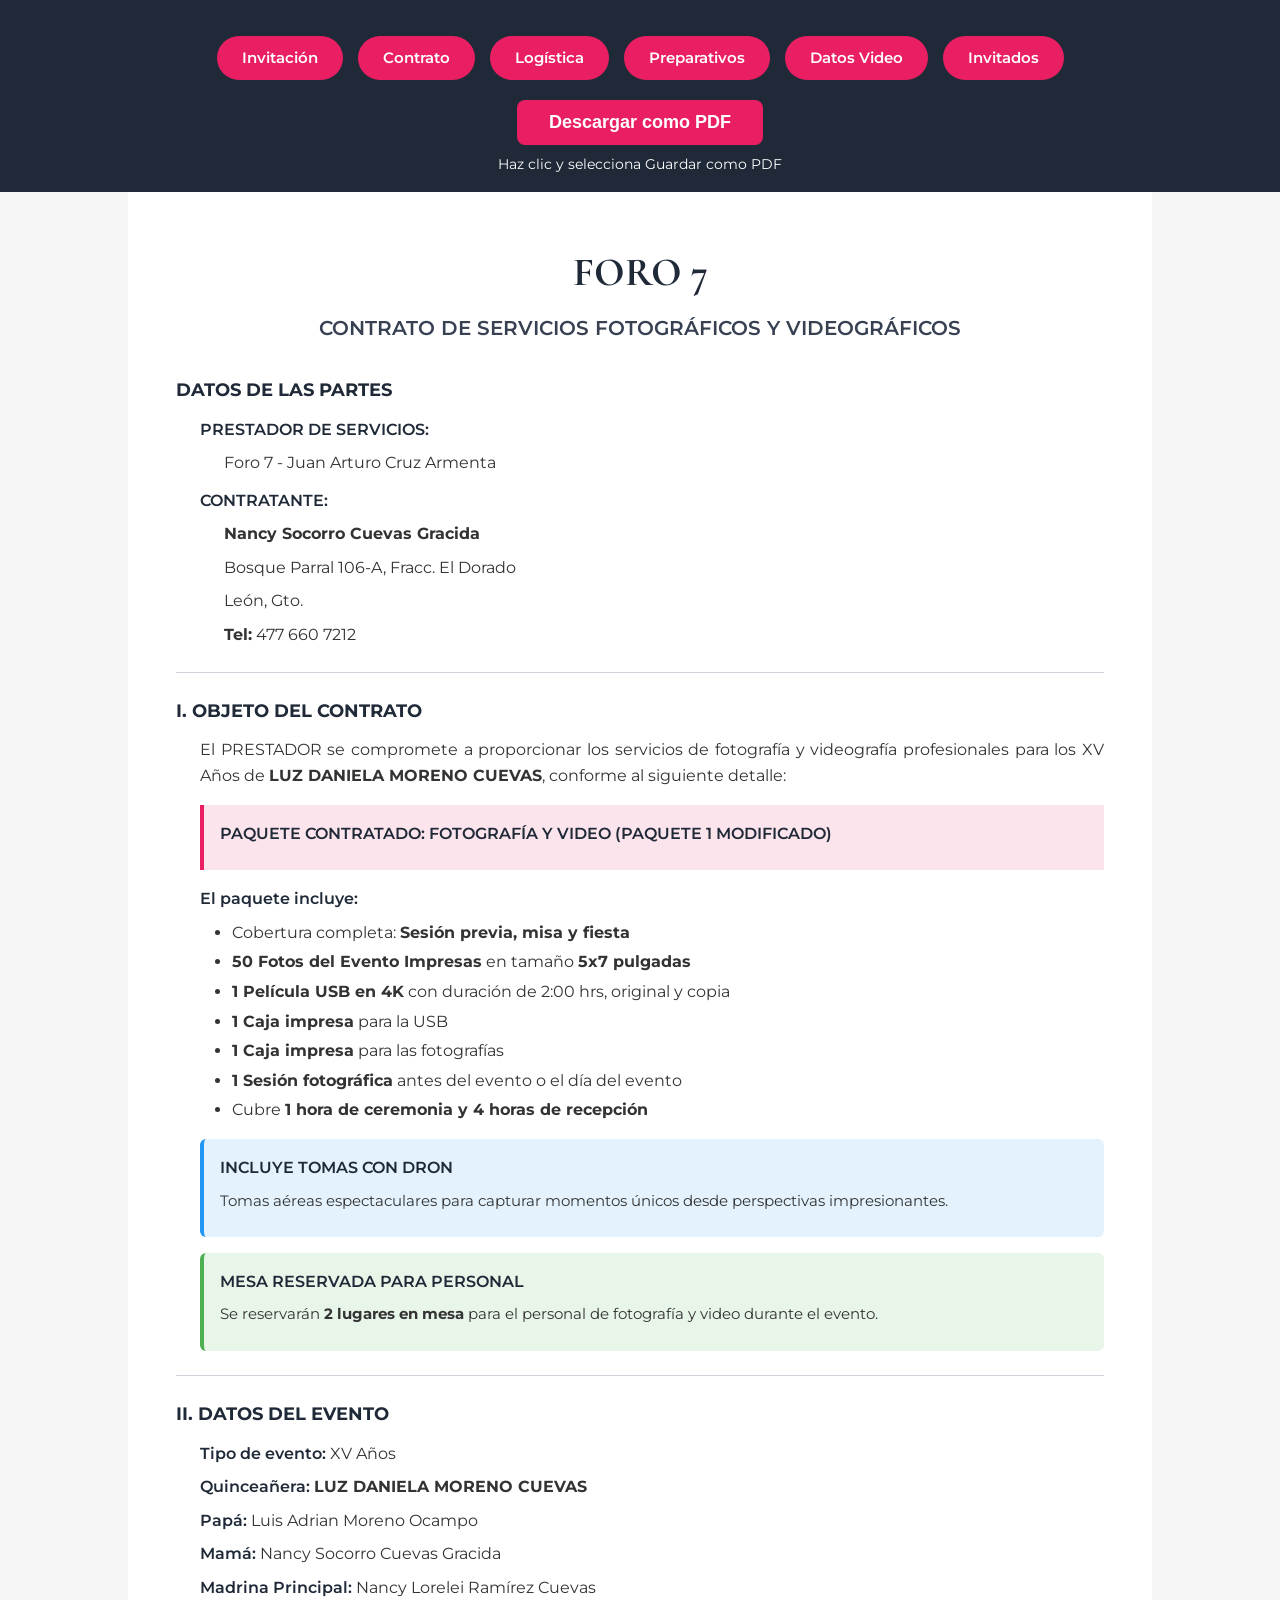
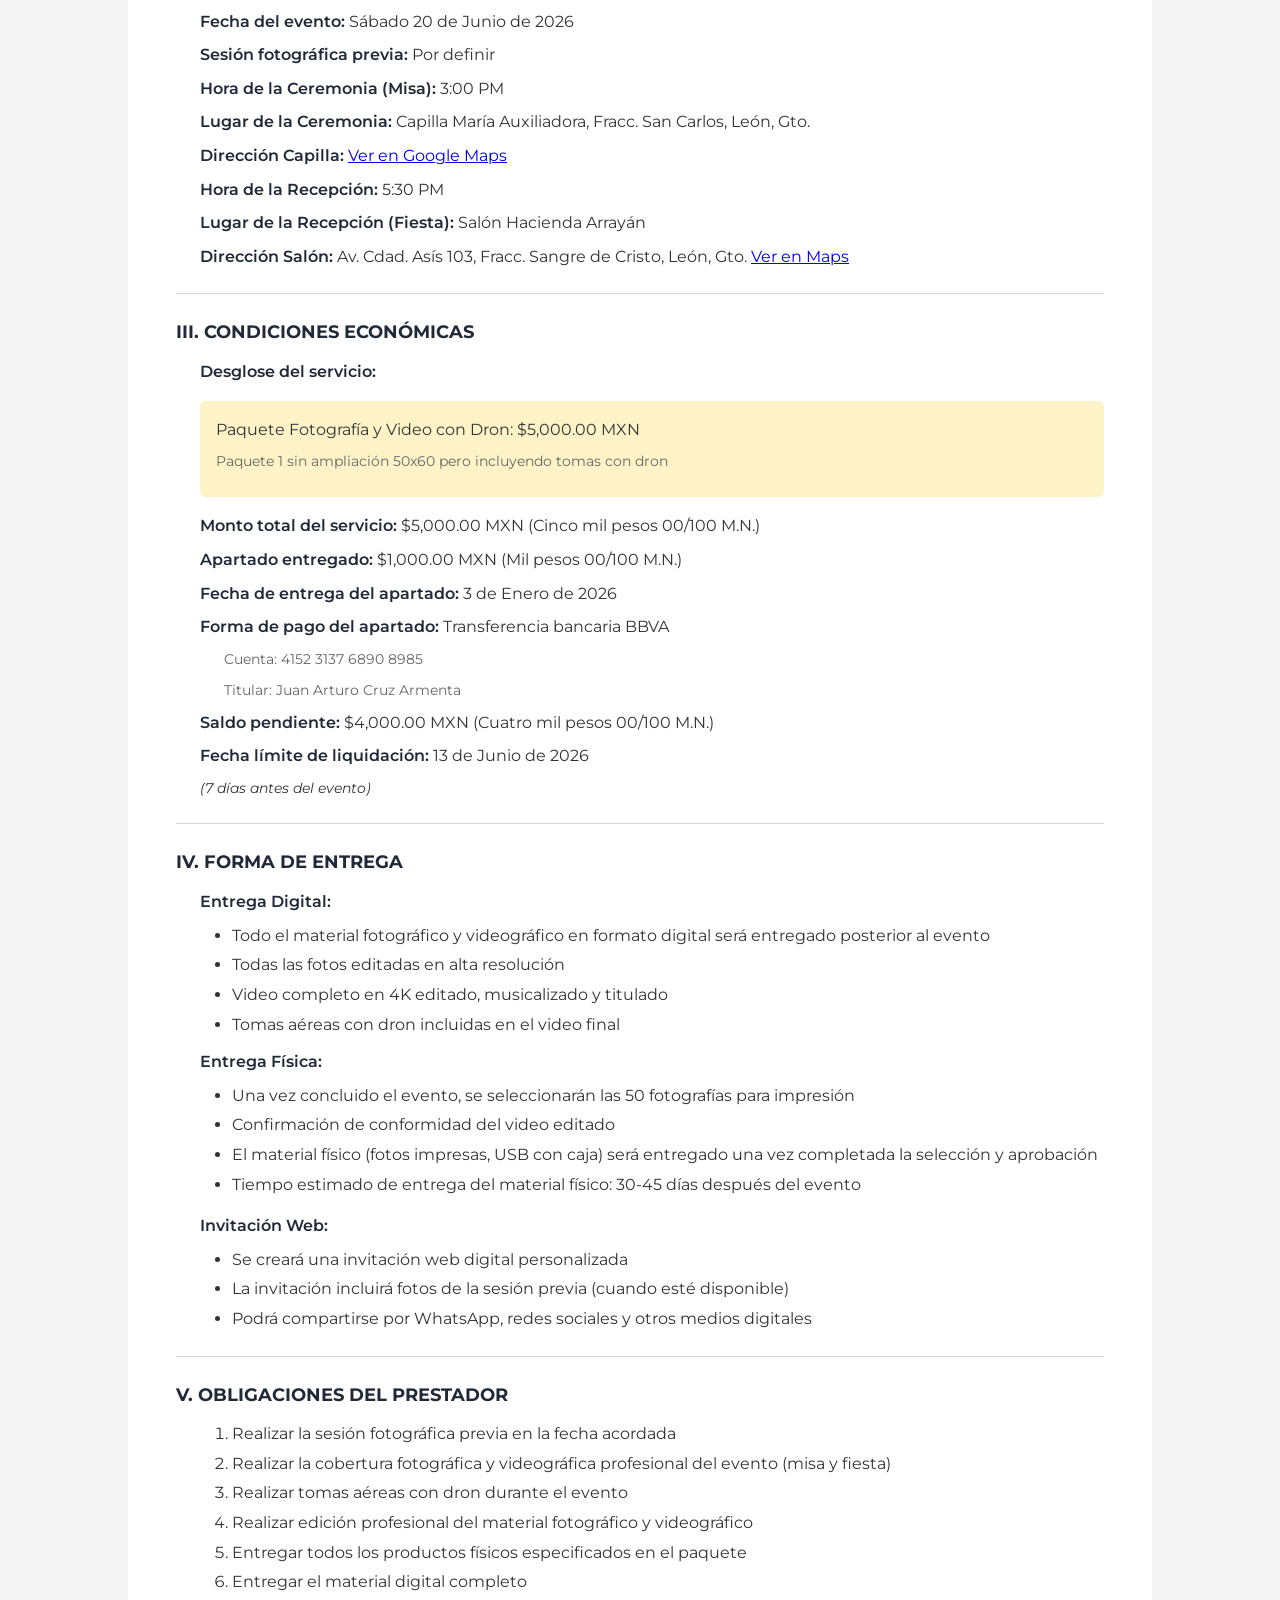
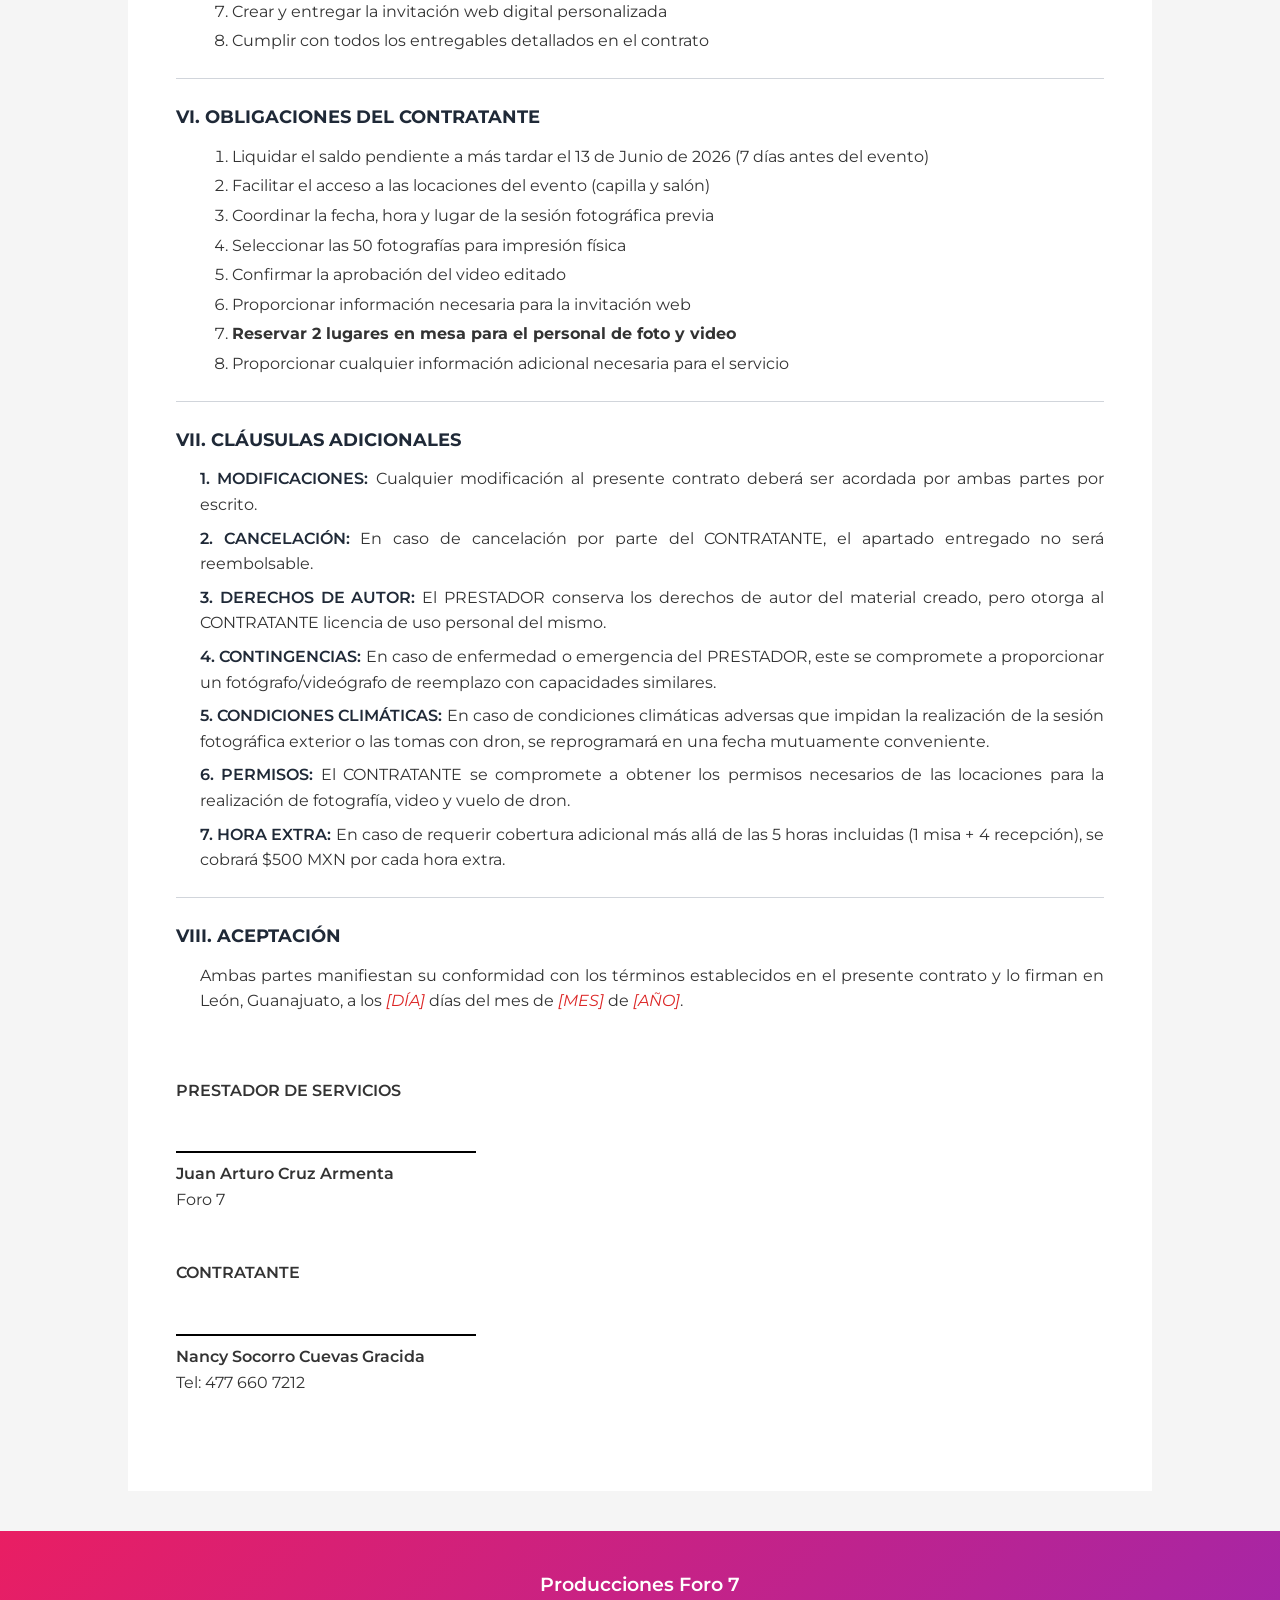
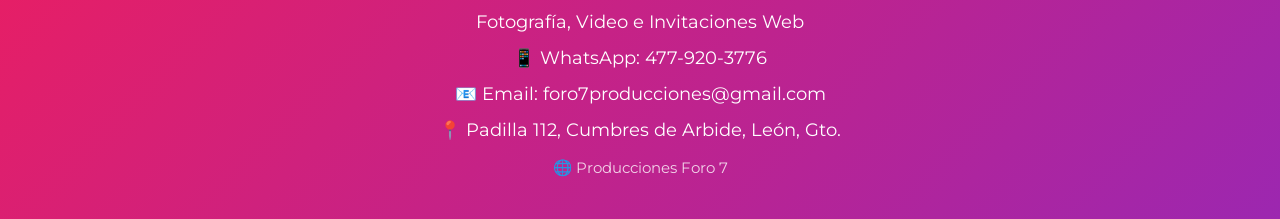
==== commit bd66db8b: "Agregar footer Foro7, favicon, descarga en selector" ====
--- a/contrato.html
+++ b/contrato.html
@@ -512,5 +512,6 @@
     </div>
     <script src="visitas.js?v=1"></script>
 
+<script src="js/foro7-footer.js"></script>
 </body>
 </html>
